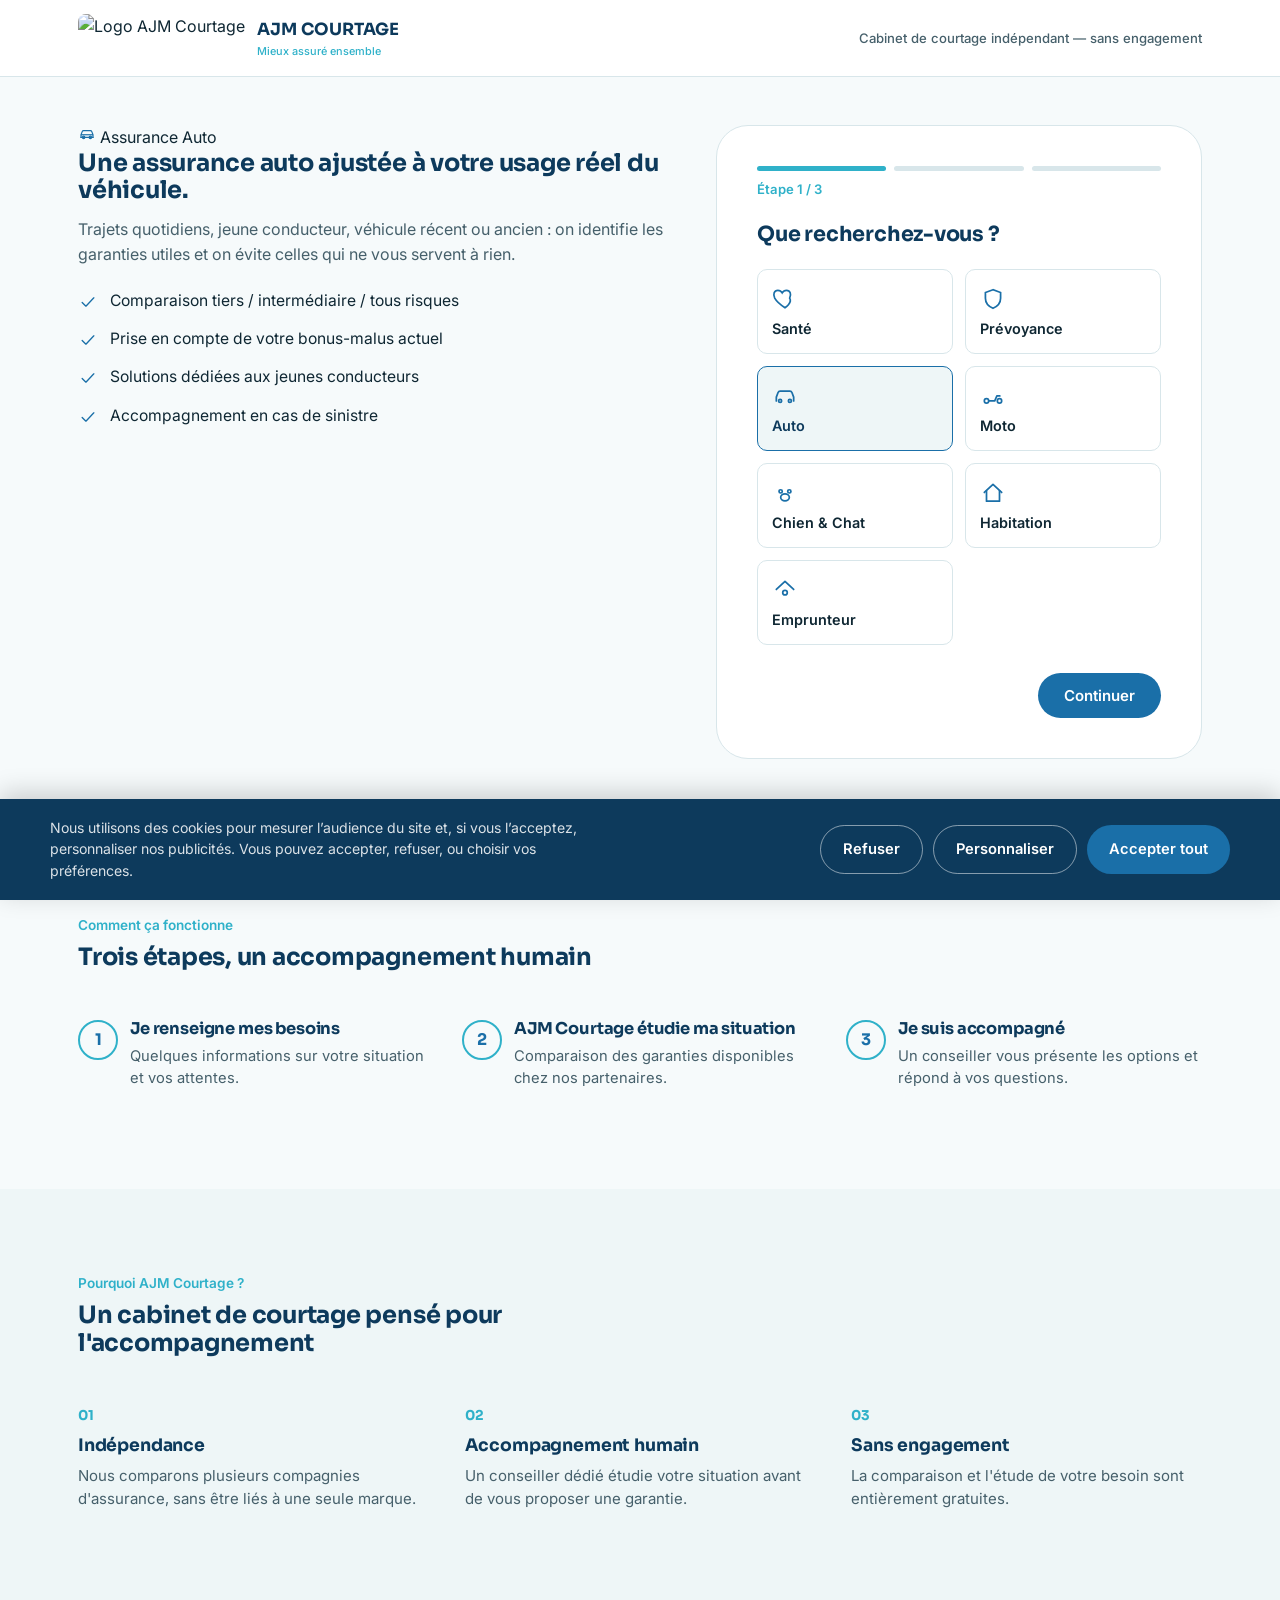
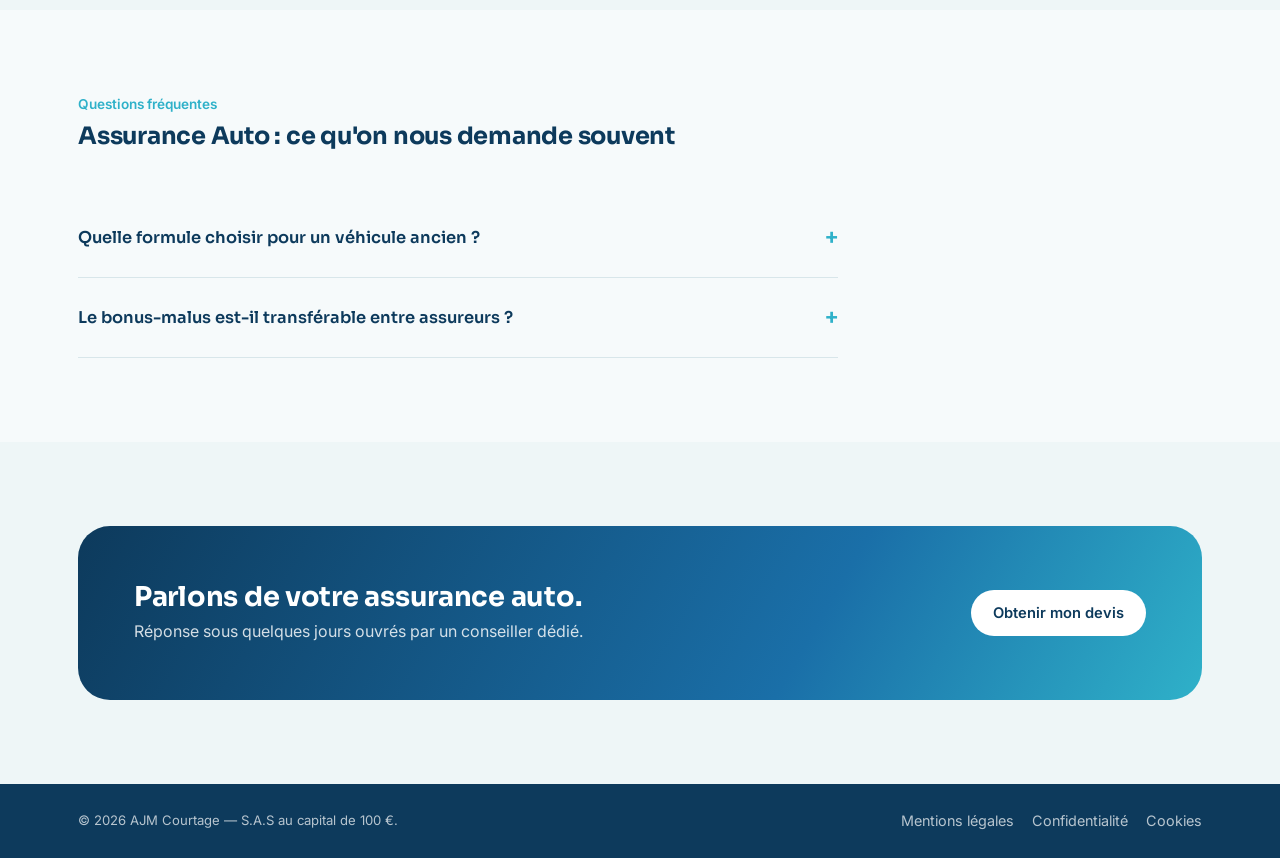
==== assurance-auto.html @ a3474519 "site internet" ====
<!DOCTYPE html>
<html lang="fr">
<head>
<meta charset="UTF-8" />
<meta name="viewport" content="width=device-width, initial-scale=1.0" />
<title>Assurance Auto — AJM Courtage</title>
<meta name="description" content="Trajets quotidiens, jeune conducteur, véhicule récent ou ancien : on identifie les garanties utiles et on évite celles qui ne vous servent à rien." />
<link rel="canonical" href="https://ajmcourtages.fr/lp/assurance-auto.html" />
<meta property="og:type" content="website" />
<meta property="og:site_name" content="AJM Courtage" />
<meta property="og:title" content="Assurance Auto — AJM Courtage" />
<meta property="og:description" content="Trajets quotidiens, jeune conducteur, véhicule récent ou ancien : on identifie les garanties utiles et on évite celles qui ne vous servent à rien." />
<meta property="og:url" content="https://ajmcourtages.fr/lp/assurance-auto.html" />
<meta name="twitter:card" content="summary" />
<meta name="twitter:title" content="Assurance Auto — AJM Courtage" />
<meta name="twitter:description" content="Trajets quotidiens, jeune conducteur, véhicule récent ou ancien : on identifie les garanties utiles et on évite celles qui ne vous servent à rien." />
<link rel="icon" href="../assets/logo.jpg" />
<link rel="preconnect" href="https://fonts.googleapis.com">
<link rel="preconnect" href="https://fonts.gstatic.com" crossorigin>
<link href="https://fonts.googleapis.com/css2?family=Sora:wght@500;600;700&family=Inter:wght@400;500;600&display=swap" rel="stylesheet">
<link rel="stylesheet" href="../styles.css" />
<!--
  Tracking marketing (GA4 / Meta Pixel / TikTok Pixel) : volontairement PAS
  chargé ici. Ces scripts déposent des cookies non essentiels et ne doivent
  s'exécuter qu'après consentement (RGPD). Voir consent.js, qui affiche le
  bandeau cookies et charge les 3 pixels uniquement si l'utilisateur accepte.
  Les identifiants réels (GA4/Meta/TikTok) sont à renseigner en haut de ce
  fichier, à la place des placeholders indiqués.
-->
</head>
<body data-page="lp-assurance-auto" data-product="assurance-auto">
<header class="lp-header">
  <div class="wrap">
    <a class="brand" href="../index.html">
      <img src="../assets/logo.jpg" alt="Logo AJM Courtage" />
      <span>
        <span class="brand-name">AJM COURTAGE</span>
        <span class="brand-tag">Mieux assuré ensemble</span>
      </span>
    </a>
    <span class="lp-trust-line">Cabinet de courtage indépendant — sans engagement</span>
  </div>
</header>

<main>
  <section class="lp-hero">
    <div class="wrap lp-hero-grid">
      <div>
        <span class="badge"><svg width="18" height="18" viewBox="0 0 24 24" fill="none" stroke="#1a6fa8" stroke-width="1.6"><path d="M4 16.5V13l1.6-4.2A2 2 0 0 1 7.5 7.5h9a2 2 0 0 1 1.9 1.3L20 13v3.5" stroke-linecap="round" stroke-linejoin="round"/><path d="M4 16.5h16" stroke-linecap="round"/><circle cx="7.5" cy="16.5" r="1.6"/><circle cx="16.5" cy="16.5" r="1.6"/><path d="M4 13h16" /></svg> Assurance Auto</span>
        <h1>Une assurance auto ajustée à votre usage réel du véhicule.</h1>
        <p class="lead">Trajets quotidiens, jeune conducteur, véhicule récent ou ancien : on identifie les garanties utiles et on évite celles qui ne vous servent à rien.</p>
        <ul class="benefits-list lp-hero-benefits">
          <li><svg width="20" height="20" viewBox="0 0 24 24" fill="none" stroke="#1a6fa8" stroke-width="1.6"><path d="M5 12.5 9.5 17 19 7" stroke-linecap="round" stroke-linejoin="round"/></svg><span>Comparaison tiers / intermédiaire / tous risques</span></li>
<li><svg width="20" height="20" viewBox="0 0 24 24" fill="none" stroke="#1a6fa8" stroke-width="1.6"><path d="M5 12.5 9.5 17 19 7" stroke-linecap="round" stroke-linejoin="round"/></svg><span>Prise en compte de votre bonus-malus actuel</span></li>
<li><svg width="20" height="20" viewBox="0 0 24 24" fill="none" stroke="#1a6fa8" stroke-width="1.6"><path d="M5 12.5 9.5 17 19 7" stroke-linecap="round" stroke-linejoin="round"/></svg><span>Solutions dédiées aux jeunes conducteurs</span></li>
<li><svg width="20" height="20" viewBox="0 0 24 24" fill="none" stroke="#1a6fa8" stroke-width="1.6"><path d="M5 12.5 9.5 17 19 7" stroke-linecap="round" stroke-linejoin="round"/></svg><span>Accompagnement en cas de sinistre</span></li>

        </ul>
      </div>
      <div id="lead-form" class="lead-form" data-preselect="assurance-auto"></div>
    </div>
  </section>

  <section>
    <div class="wrap">
      <div class="section-head">
        <span class="kicker">Comment ça fonctionne</span>
        <h2>Trois étapes, un accompagnement humain</h2>
      </div>
      <div class="steps">
        <div class="step"><h3>Je renseigne mes besoins</h3><p>Quelques informations sur votre situation et vos attentes.</p></div>
        <div class="step"><h3>AJM Courtage étudie ma situation</h3><p>Comparaison des garanties disponibles chez nos partenaires.</p></div>
        <div class="step"><h3>Je suis accompagné</h3><p>Un conseiller vous présente les options et répond à vos questions.</p></div>
      </div>
    </div>
  </section>

  <section class="section-alt">
    <div class="wrap">
      <div class="section-head">
        <span class="kicker">Pourquoi AJM Courtage ?</span>
        <h2>Un cabinet de courtage pensé pour l'accompagnement</h2>
      </div>
      <div class="reasons">
        <div class="reason"><div class="num">01</div><h3>Indépendance</h3><p>Nous comparons plusieurs compagnies d'assurance, sans être liés à une seule marque.</p></div>
<div class="reason"><div class="num">02</div><h3>Accompagnement humain</h3><p>Un conseiller dédié étudie votre situation avant de vous proposer une garantie.</p></div>
<div class="reason"><div class="num">03</div><h3>Sans engagement</h3><p>La comparaison et l'étude de votre besoin sont entièrement gratuites.</p></div>

      </div>
    </div>
  </section>

  <section>
    <div class="wrap">
      <div class="section-head">
        <span class="kicker">Questions fréquentes</span>
        <h2>Assurance Auto : ce qu'on nous demande souvent</h2>
      </div>
      <div class="faq-list">
        <details class="faq-item"><summary>Quelle formule choisir pour un véhicule ancien ?</summary><p>Pour un véhicule dont la valeur est faible, une formule au tiers ou intermédiaire est souvent plus pertinente qu'une tous risques. On l'évalue ensemble selon votre situation.</p></details>
<details class="faq-item"><summary>Le bonus-malus est-il transférable entre assureurs ?</summary><p>Oui, votre coefficient bonus-malus vous suit d'un assureur à l'autre grâce au relevé d'information fourni par votre assureur actuel.</p></details>

      </div>
    </div>
  </section>

  <section class="section-alt">
    <div class="wrap">
      <div class="cta-band lp-final-cta">
        <div>
          <h2>Parlons de votre assurance auto.</h2>
          <p>Réponse sous quelques jours ouvrés par un conseiller dédié.</p>
        </div>
        <a class="btn btn-primary" href="#lead-form">Obtenir mon devis</a>
      </div>
    </div>
  </section>
</main>
<footer class="lp-footer">
  <div class="wrap lp-footer-inner">
    <span>© 2026 AJM Courtage — S.A.S au capital de 100 €.</span>
    <div class="lp-footer-links">
      <a href="../mentions-legales.html">Mentions légales</a>
      <a href="../confidentialite.html">Confidentialité</a>
      <a href="../cookies.html">Cookies</a>
    </div>
  </div>
</footer>
<script src="../consent.js" defer></script>
<script src="../tracking.js" defer></script>
<script src="../form.js" defer></script>
</body>
</html>
---- styles.css ----
/* ============================================================
   AJM COURTAGE — Design system
   Palette pulled from the logo: deep sea-blue + cyan, on a
   near-white cool background. Motif: the arc / orbit from the
   logo mark, reused as a structural "protection" device.
   Type: Sora (headlines, has the geometric-but-warm character
   of the logo's rounded forms) + Inter (body, highly legible).
   ============================================================ */

:root {
  --navy: #0d3a5c;
  --deep-blue: #1a6fa8;
  --teal: #2fb1c9;
  --cyan: #5fd0dd;
  --mint-glow: #8fe9d4;
  --ink: #0f2733;
  --ink-soft: #46606b;
  --paper: #f6fafb;
  --paper-alt: #eef6f7;
  --white: #ffffff;
  --line: #d8e6ea;

  --font-head: "Sora", "Segoe UI", sans-serif;
  --font-body: "Inter", "Segoe UI", sans-serif;

  --radius-s: 10px;
  --radius-m: 18px;
  --radius-l: 32px;
  --max: 1180px;
}

* { box-sizing: border-box; }
html { scroll-behavior: smooth; }
body {
  margin: 0;
  font-family: var(--font-body);
  color: var(--ink);
  background: var(--paper);
  line-height: 1.55;
  -webkit-font-smoothing: antialiased;
}
img { max-width: 100%; display: block; }
a { color: inherit; text-decoration: none; }
h1, h2, h3, h4 {
  font-family: var(--font-head);
  color: var(--navy);
  margin: 0 0 0.5em;
  line-height: 1.15;
  letter-spacing: -0.01em;
}
p { margin: 0 0 1em; color: var(--ink-soft); max-width: 62ch; }
.wrap {
  max-width: var(--max);
  margin: 0 auto;
  padding: 0 28px;
}
@media (prefers-reduced-motion: reduce) {
  * { animation: none !important; transition: none !important; }
}
:focus-visible {
  outline: 3px solid var(--teal);
  outline-offset: 3px;
}

/* ---------- Header ---------- */
.site-header {
  position: sticky;
  top: 0;
  z-index: 40;
  background: rgba(246, 250, 251, 0.92);
  backdrop-filter: blur(8px);
  border-bottom: 1px solid var(--line);
}
.site-header .wrap {
  display: flex;
  align-items: center;
  justify-content: space-between;
  height: 76px;
}
.brand {
  display: flex;
  align-items: center;
  gap: 12px;
}
.brand img { height: 48px; width: auto; border-radius: 8px; }
.brand-name {
  font-family: var(--font-head);
  font-weight: 700;
  font-size: 1.05rem;
  color: var(--navy);
}
.brand-tag {
  display: block;
  font-family: var(--font-body);
  font-weight: 500;
  font-size: 0.68rem;
  color: var(--teal);
}
nav.main-nav {
  display: flex;
  align-items: center;
  gap: 30px;
}
nav.main-nav a {
  font-size: 0.94rem;
  font-weight: 500;
  color: var(--ink);
  padding: 6px 0;
  border-bottom: 2px solid transparent;
  transition: border-color 0.15s ease, color 0.15s ease;
}
nav.main-nav a:hover,
nav.main-nav a.active {
  color: var(--deep-blue);
  border-bottom-color: var(--teal);
}
nav.main-nav.open {
  display: flex;
  position: absolute;
  top: 76px;
  left: 0; right: 0;
  background: var(--white);
  flex-direction: column;
  align-items: flex-start;
  padding: 20px 28px 28px;
  border-bottom: 1px solid var(--line);
  gap: 18px;
}
nav.main-nav .nav-cta-mobile { display: none; }
nav.main-nav.open .nav-cta-mobile { display: inline-flex; margin-top: 4px; }
.nav-toggle { display: none; }
.btn {
  display: inline-flex;
  align-items: center;
  gap: 8px;
  font-family: var(--font-body);
  font-weight: 600;
  font-size: 0.92rem;
  padding: 12px 22px;
  border-radius: 999px;
  border: none;
  cursor: pointer;
}
.btn-primary {
  background: var(--deep-blue);
  color: var(--white);
  transition: background 0.15s ease, transform 0.15s ease;
}
.btn-primary:hover { background: var(--navy); transform: translateY(-1px); }
.btn-ghost {
  background: transparent;
  color: var(--deep-blue);
  border: 1.5px solid var(--deep-blue);
}
.btn-ghost:hover { background: var(--paper-alt); }

@media (max-width: 880px) {
  nav.main-nav { display: none; }
  .header-cta { display: none; }
  .nav-toggle {
    display: inline-flex;
    align-items: center;
    justify-content: center;
    width: 44px; height: 44px;
    border-radius: 10px;
    border: 1px solid var(--line);
    background: var(--white);
  }
}

/* ---------- Hero ---------- */
.hero {
  position: relative;
  overflow: hidden;
  padding: 76px 0 96px;
}
.hero .wrap {
  display: grid;
  grid-template-columns: 1.1fr 0.9fr;
  gap: 48px;
  align-items: center;
}
.hero-eyebrow {
  font-size: 0.85rem;
  font-weight: 600;
  color: var(--teal);
  margin-bottom: 14px;
}
.hero h1 {
  font-size: clamp(2.1rem, 4vw, 3.2rem);
  max-width: 15ch;
}
.hero .lead {
  font-size: 1.08rem;
  max-width: 46ch;
  margin-bottom: 28px;
}
.hero-actions { display: flex; gap: 14px; flex-wrap: wrap; }

.arc-figure {
  position: relative;
  width: 100%;
  aspect-ratio: 1 / 1;
}
.arc-figure svg { width: 100%; height: 100%; }

.hero-bg-arc {
  position: absolute;
  right: -220px;
  top: -160px;
  width: 620px;
  height: 620px;
  border-radius: 50%;
  border: 90px solid var(--paper-alt);
  z-index: -1;
}

/* ---------- Sections ---------- */
section { padding: 84px 0; }
.section-alt { background: var(--paper-alt); }
.section-head { max-width: 640px; margin-bottom: 48px; }
.section-head .kicker {
  color: var(--teal);
  font-weight: 600;
  font-size: 0.85rem;
  margin-bottom: 8px;
  display: block;
}

/* ---------- Product grid (Home) ---------- */
.product-grid {
  display: grid;
  grid-template-columns: repeat(auto-fit, minmax(230px, 1fr));
  gap: 20px;
}
.product-card {
  background: var(--white);
  border: 1px solid var(--line);
  border-radius: var(--radius-m);
  padding: 26px 24px;
  display: flex;
  flex-direction: column;
  gap: 12px;
  transition: border-color 0.15s ease, transform 0.15s ease;
}
.product-card:hover { border-color: var(--teal); transform: translateY(-3px); }
.product-icon {
  width: 52px; height: 52px;
  border-radius: 14px;
  display: flex; align-items: center; justify-content: center;
}
.product-card h3 { font-size: 1.12rem; margin-bottom: 2px; }
.product-card p { font-size: 0.93rem; margin-bottom: 6px; }
.product-card .card-link {
  margin-top: auto;
  font-weight: 600;
  font-size: 0.9rem;
  color: var(--deep-blue);
}

/* ---------- Why us ---------- */
.reasons {
  display: grid;
  grid-template-columns: repeat(auto-fit, minmax(240px, 1fr));
  gap: 36px;
}
.reason .num {
  font-family: var(--font-head);
  font-size: 0.85rem;
  color: var(--teal);
  font-weight: 700;
  margin-bottom: 10px;
}
.reason h3 { font-size: 1.08rem; margin-bottom: 8px; }
.reason p { font-size: 0.94rem; }

/* ---------- Steps ---------- */
.steps {
  display: grid;
  grid-template-columns: repeat(3, 1fr);
  gap: 28px;
  counter-reset: step;
}
.step {
  position: relative;
  padding-left: 52px;
}
.step::before {
  counter-increment: step;
  content: counter(step);
  position: absolute;
  left: 0; top: 0;
  width: 36px; height: 36px;
  border-radius: 50%;
  border: 2px solid var(--teal);
  color: var(--deep-blue);
  font-family: var(--font-head);
  font-weight: 700;
  display: flex; align-items: center; justify-content: center;
}
.step h3 { font-size: 1.02rem; margin-bottom: 6px; }
.step p { font-size: 0.92rem; }

@media (max-width: 780px) {
  .hero .wrap { grid-template-columns: 1fr; }
  .arc-figure { max-width: 340px; margin: 0 auto; }
  .steps { grid-template-columns: 1fr; }
}

/* ---------- CTA band ---------- */
.cta-band {
  background: linear-gradient(120deg, var(--navy), var(--deep-blue) 65%, var(--teal));
  color: var(--white);
  border-radius: var(--radius-l);
  padding: 56px;
  display: flex;
  align-items: center;
  justify-content: space-between;
  gap: 32px;
  flex-wrap: wrap;
}
.cta-band h2 { color: var(--white); font-size: 1.7rem; margin-bottom: 6px; }
.cta-band p { color: rgba(255,255,255,0.82); margin-bottom: 0; }
.cta-band .btn-primary { background: var(--white); color: var(--navy); }
.cta-band .btn-primary:hover { background: var(--paper); }

/* ---------- FAQ ---------- */
.faq-list { max-width: 760px; }
.faq-item {
  border-bottom: 1px solid var(--line);
  padding: 22px 0;
}
.faq-item summary {
  cursor: pointer;
  font-family: var(--font-head);
  font-weight: 600;
  color: var(--navy);
  font-size: 1.02rem;
  list-style: none;
  display: flex;
  justify-content: space-between;
  align-items: center;
  gap: 20px;
}
.faq-item summary::-webkit-details-marker { display: none; }
.faq-item summary::after {
  content: "+";
  font-size: 1.4rem;
  color: var(--teal);
  flex-shrink: 0;
}
.faq-item[open] summary::after { content: "–"; }
.faq-item p { margin-top: 12px; font-size: 0.95rem; }

/* ---------- Product page hero variant ---------- */
.product-hero {
  padding: 60px 0 80px;
}
.product-hero .badge {
  display: inline-flex;
  align-items: center;
  gap: 10px;
  background: var(--paper-alt);
  border-radius: 999px;
  padding: 8px 16px;
  font-size: 0.85rem;
  font-weight: 600;
  color: var(--deep-blue);
  margin-bottom: 20px;
}
.benefits-list {
  list-style: none;
  margin: 0; padding: 0;
  display: grid;
  gap: 14px;
}
.benefits-list li {
  display: flex;
  gap: 12px;
  align-items: flex-start;
  font-size: 0.98rem;
  color: var(--ink);
}
.benefits-list svg { flex-shrink: 0; margin-top: 3px; }

/* ---------- Ad landing pages (/lp/) ---------- */
.lp-header {
  border-bottom: 1px solid var(--line);
  background: var(--white);
}
.lp-header .wrap {
  display: flex;
  align-items: center;
  justify-content: space-between;
  height: 76px;
  gap: 16px;
}
.lp-trust-line {
  font-size: 0.82rem;
  color: var(--ink-soft);
  font-weight: 500;
}
.lp-hero { padding: 48px 0 72px; }
.lp-hero-grid {
  display: grid;
  grid-template-columns: 1.1fr 0.9fr;
  gap: 44px;
  align-items: start;
}
.lp-hero-benefits { margin-top: 22px; }
.lp-hero .lead-form { max-width: none; }
.lp-final-cta .btn-primary { background: var(--white); color: var(--navy); }
.lp-footer {
  background: var(--navy);
  color: rgba(255,255,255,0.7);
  padding: 26px 0;
}
.lp-footer-inner {
  display: flex;
  justify-content: space-between;
  flex-wrap: wrap;
  gap: 12px;
  font-size: 0.82rem;
}
.lp-footer-links { display: flex; gap: 18px; }
.lp-footer-links a { color: rgba(255,255,255,0.7); }
.lp-footer-links a:hover { color: var(--cyan); }

@media (max-width: 880px) {
  .lp-trust-line { display: none; }
}
@media (max-width: 780px) {
  .lp-hero-grid { grid-template-columns: 1fr; }
}

/* ---------- Lead form (multi-step) ---------- */
.lead-form {
  background: var(--white);
  border: 1px solid var(--line);
  border-radius: var(--radius-l);
  padding: 40px;
  max-width: 780px;
}
.lf-progress {
  display: flex;
  gap: 8px;
  margin-bottom: 8px;
}
.lf-progress span {
  flex: 1;
  height: 5px;
  border-radius: 999px;
  background: var(--line);
}
.lf-progress span.done { background: var(--teal); }
.lf-step-label {
  font-size: 0.82rem;
  font-weight: 600;
  color: var(--teal);
  margin-bottom: 24px;
  display: block;
}
.lf-title { font-size: 1.3rem; margin-bottom: 22px; }

.lf-option-grid {
  display: grid;
  grid-template-columns: repeat(auto-fill, minmax(150px, 1fr));
  gap: 12px;
  margin-bottom: 8px;
}
.lf-option {
  border: 1.5px solid var(--line);
  border-radius: var(--radius-s);
  padding: 16px 14px;
  cursor: pointer;
  display: flex;
  flex-direction: column;
  gap: 8px;
  background: var(--white);
  transition: border-color 0.15s ease, background 0.15s ease;
  text-align: left;
  font-family: var(--font-body);
  font-size: 0.9rem;
  font-weight: 600;
  color: var(--ink);
}
.lf-option:hover { border-color: var(--teal); }
.lf-option.selected {
  border-color: var(--deep-blue);
  background: var(--paper-alt);
  color: var(--navy);
}
.lf-option .ico { color: var(--deep-blue); }

.lf-field { margin-bottom: 20px; }
.lf-field label {
  display: block;
  font-size: 0.9rem;
  font-weight: 600;
  color: var(--navy);
  margin-bottom: 8px;
}
.lf-field input,
.lf-field select {
  width: 100%;
  font-family: var(--font-body);
  font-size: 0.98rem;
  padding: 13px 14px;
  border: 1.5px solid var(--line);
  border-radius: var(--radius-s);
  background: var(--white);
  color: var(--ink);
}
.lf-field input:focus,
.lf-field select:focus {
  border-color: var(--teal);
  outline: none;
}
.lf-error {
  color: #c23b3b;
  font-size: 0.83rem;
  margin-top: 6px;
  display: none;
}
.lf-field.invalid input,
.lf-field.invalid select { border-color: #c23b3b; }
.lf-field.invalid .lf-error { display: block; }

.lf-hp { position: absolute; opacity: 0; height: 0; width: 0; overflow: hidden; }

.lf-actions {
  display: flex;
  justify-content: space-between;
  align-items: center;
  margin-top: 28px;
}
.lf-back {
  background: none;
  border: none;
  color: var(--ink-soft);
  font-weight: 600;
  font-size: 0.92rem;
  cursor: pointer;
  padding: 12px 6px;
}
.lf-back:disabled { visibility: hidden; }
.lf-next {
  font-family: var(--font-body);
  font-weight: 600;
  font-size: 0.94rem;
  padding: 13px 26px;
  border-radius: 999px;
  border: none;
  background: var(--deep-blue);
  color: var(--white);
  cursor: pointer;
}
.lf-next:hover { background: var(--navy); }

.lf-confirm {
  text-align: center;
  padding: 20px 0;
}
.lf-confirm .lf-check {
  width: 64px; height: 64px;
  border-radius: 50%;
  background: var(--paper-alt);
  color: var(--teal);
  display: flex; align-items: center; justify-content: center;
  margin: 0 auto 20px;
}
.lf-confirm h3 { font-size: 1.25rem; margin-bottom: 10px; }
.lf-confirm p { margin: 0 auto 6px; }

@media (max-width: 600px) {
  .lead-form { padding: 26px 20px; }
}

/* ---------- Legal pages ---------- */
.legal-body h2 {
  font-size: 1.1rem;
  margin-top: 32px;
}
.legal-body p { font-size: 0.95rem; max-width: 70ch; }
.cookie-prefs {
  background: var(--paper-alt);
  border-radius: var(--radius-m);
  padding: 24px;
  margin-top: 12px;
}
.cookie-toggle {
  display: flex;
  align-items: center;
  gap: 12px;
  font-size: 0.92rem;
  margin-bottom: 14px;
  cursor: pointer;
}
.cookie-toggle input { width: 18px; height: 18px; }

/* ---------- Legal pages ---------- */
.legal-body h2 {
  font-size: 1.1rem;
  margin-top: 34px;
}
.legal-body p { font-size: 0.96rem; max-width: none; }
.cookie-prefs {
  background: var(--paper-alt);
  border-radius: var(--radius-m);
  padding: 24px;
  margin-top: 16px;
}
.cookie-toggle {
  display: flex;
  align-items: center;
  gap: 12px;
  font-size: 0.94rem;
  font-weight: 500;
  color: var(--ink);
  padding: 10px 0;
  cursor: pointer;
}
.cookie-toggle input { width: 18px; height: 18px; accent-color: var(--deep-blue); }

/* ---------- Legal pages ---------- */
.legal-body h2 {
  font-size: 1.15rem;
  margin-top: 32px;
}
.legal-body p { font-size: 0.96rem; }
.legal-body a { color: var(--deep-blue); text-decoration: underline; }
.cookie-prefs {
  background: var(--paper-alt);
  border-radius: var(--radius-m);
  padding: 24px;
  margin-top: 16px;
}
.cookie-toggle {
  display: flex;
  align-items: center;
  gap: 12px;
  padding: 10px 0;
  font-size: 0.94rem;
  color: var(--ink);
  cursor: pointer;
}
.cookie-toggle input { width: 18px; height: 18px; accent-color: var(--deep-blue); }

/* ---------- Cookie consent banner ---------- */
.cookie-banner {
  position: fixed;
  left: 0; right: 0; bottom: 0;
  z-index: 100;
  background: var(--navy);
  color: rgba(255,255,255,0.9);
  padding: 18px 24px;
  box-shadow: 0 -6px 24px rgba(0,0,0,0.18);
}
.cookie-banner-inner {
  max-width: var(--max);
  margin: 0 auto;
  display: flex;
  align-items: center;
  justify-content: space-between;
  gap: 24px;
  flex-wrap: wrap;
}
.cookie-banner-inner p {
  color: rgba(255,255,255,0.85);
  font-size: 0.88rem;
  margin: 0;
  max-width: 62ch;
}
.cookie-banner-actions {
  display: flex;
  gap: 10px;
  flex-wrap: wrap;
}
.cookie-banner .btn-ghost {
  border-color: rgba(255,255,255,0.5);
  color: var(--white);
}
.cookie-banner .btn-ghost:hover { background: rgba(255,255,255,0.1); }
@media (max-width: 700px) {
  .cookie-banner-inner { flex-direction: column; align-items: flex-start; }
}

/* ---------- Footer ---------- */
footer {
  background: var(--navy);
  color: rgba(255,255,255,0.78);
  padding: 60px 0 30px;
}
.footer-grid {
  display: grid;
  grid-template-columns: 1.4fr repeat(3, 1fr);
  gap: 36px;
  margin-bottom: 40px;
}
.footer-brand img { height: 42px; margin-bottom: 14px; border-radius: 8px; }
.footer-brand p { color: rgba(255,255,255,0.65); font-size: 0.9rem; max-width: 32ch; }
footer h4 {
  color: var(--white);
  font-size: 0.88rem;
  margin-bottom: 14px;
}
footer ul { list-style: none; margin: 0; padding: 0; display: grid; gap: 10px; }
footer a { color: rgba(255,255,255,0.7); font-size: 0.9rem; }
footer a:hover { color: var(--cyan); }
.footer-bottom {
  border-top: 1px solid rgba(255,255,255,0.15);
  padding-top: 22px;
  display: flex;
  justify-content: space-between;
  flex-wrap: wrap;
  gap: 10px;
  font-size: 0.82rem;
  color: rgba(255,255,255,0.55);
}
@media (max-width: 780px) {
  .footer-grid { grid-template-columns: 1fr 1fr; }
}
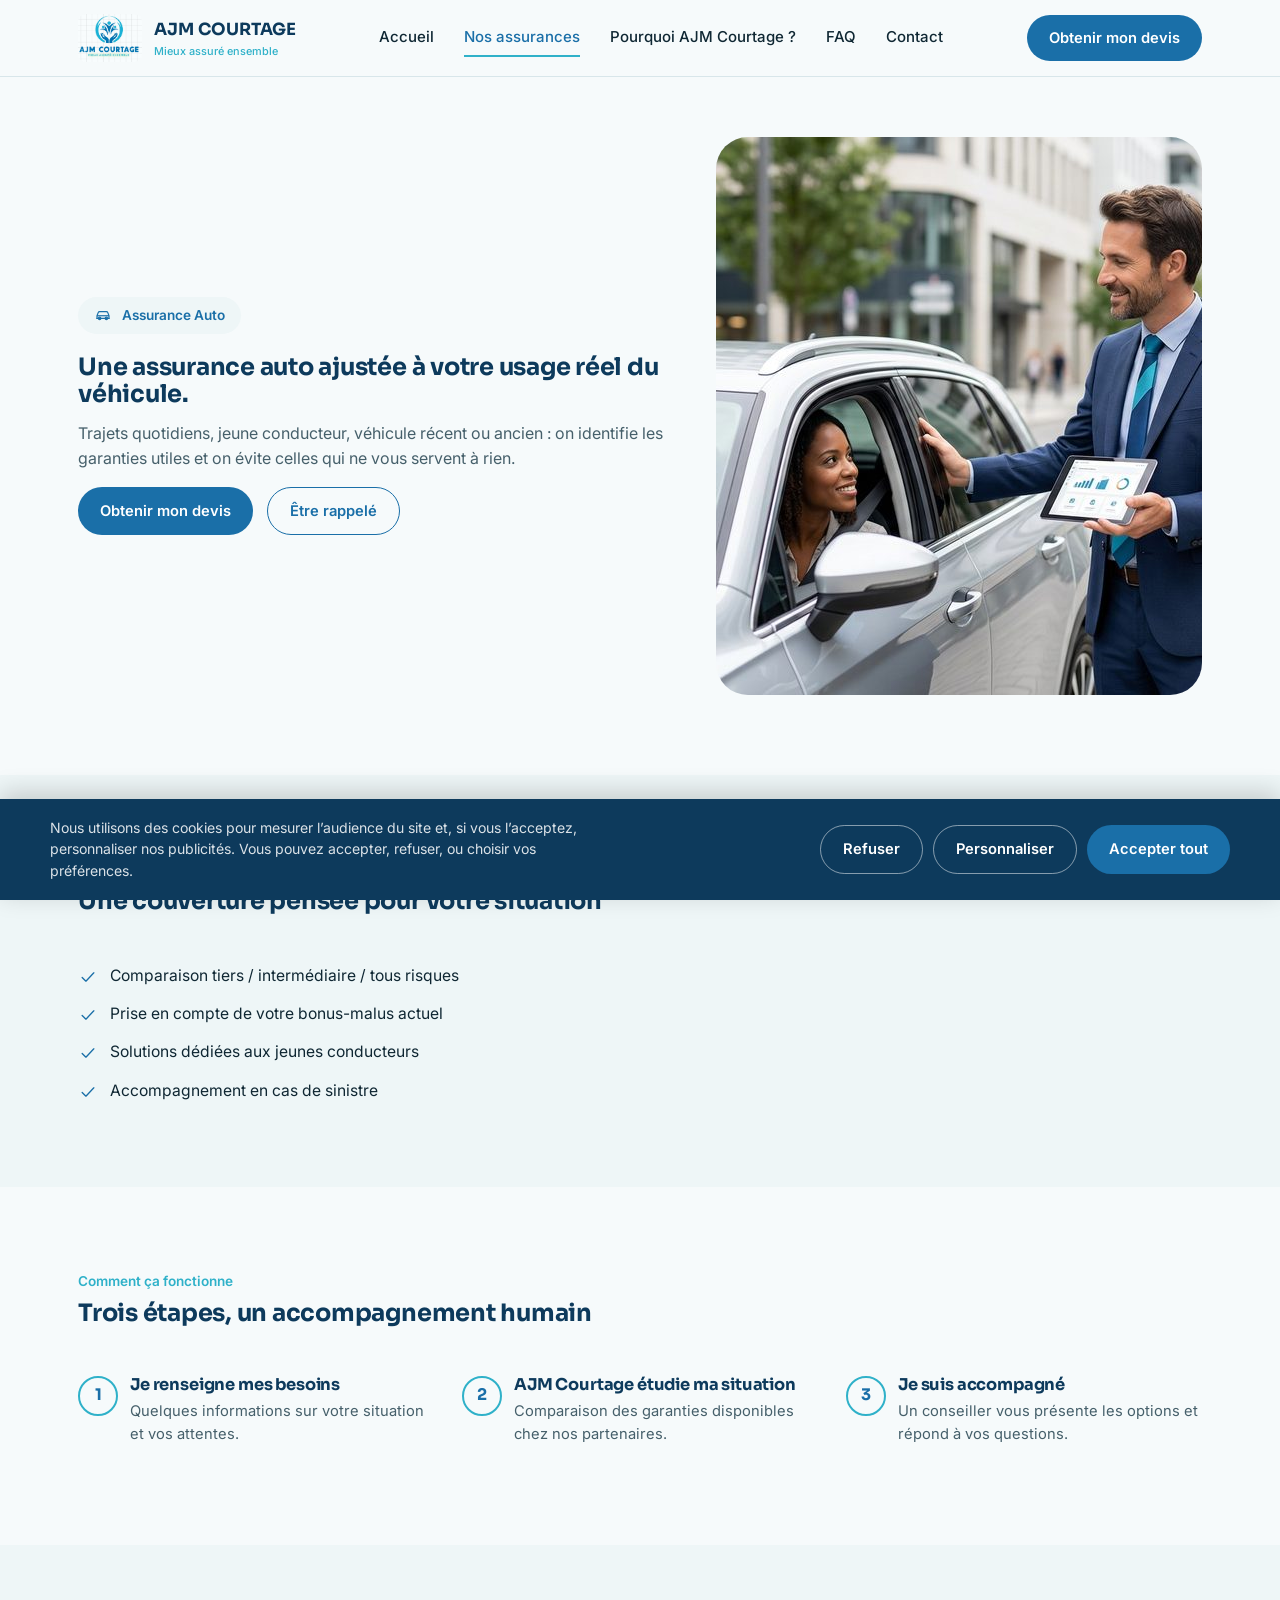
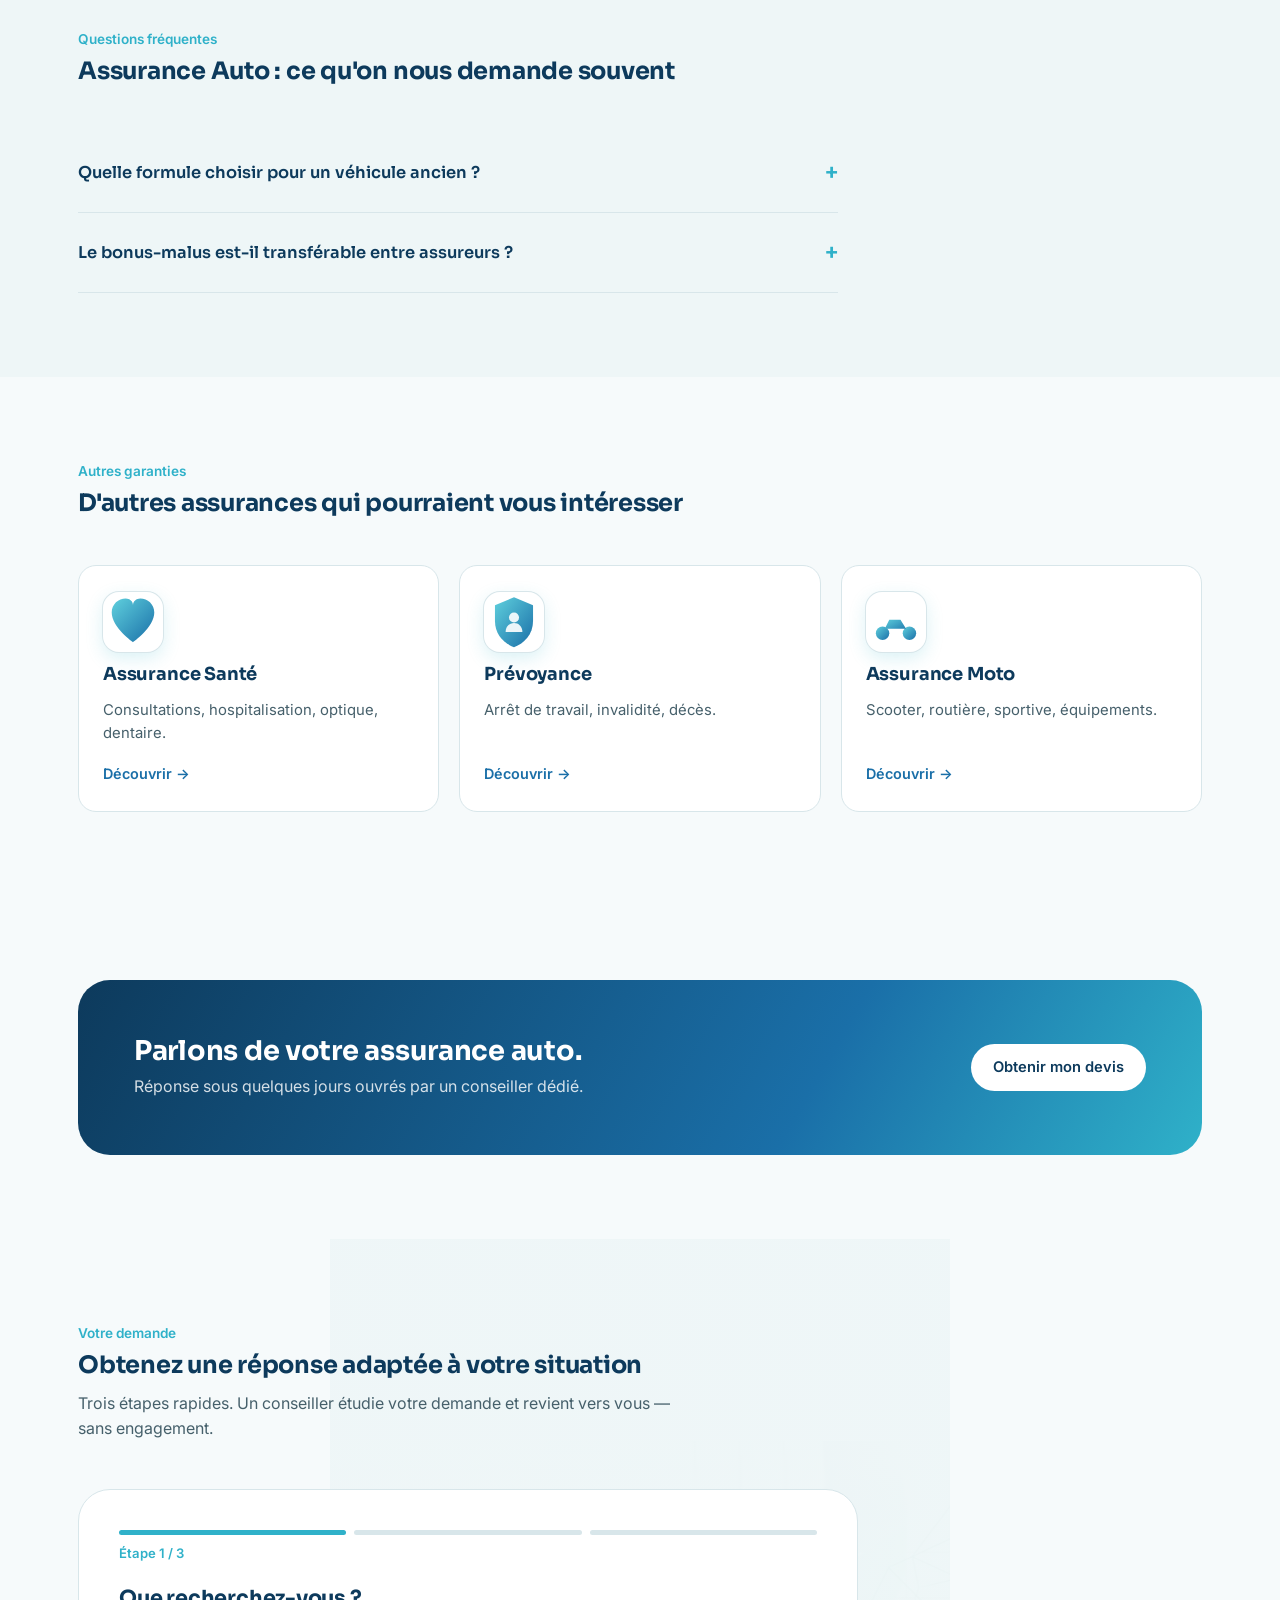
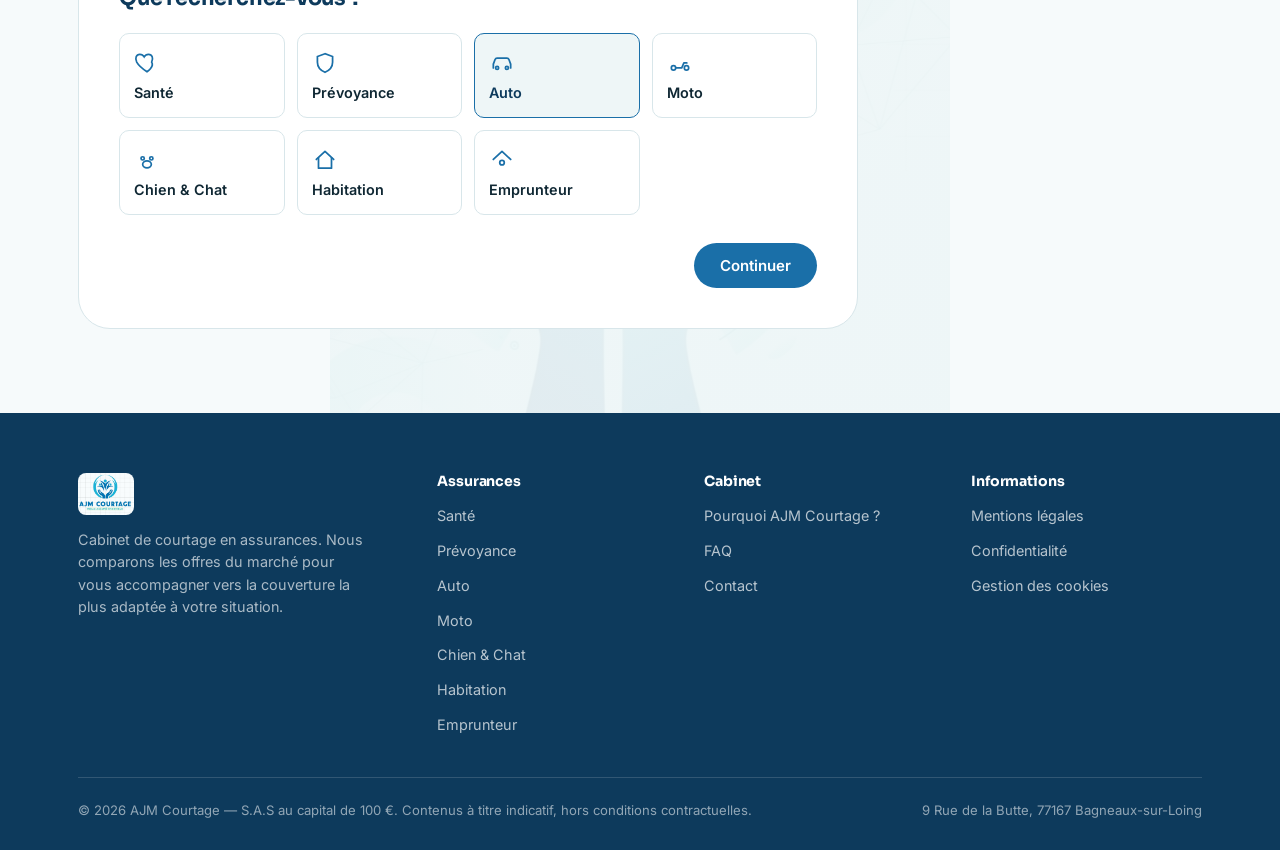
==== commit 288efa18: "MAJ" ====
--- a/assurance-auto.html
+++ b/assurance-auto.html
@@ -5,20 +5,20 @@
 <meta name="viewport" content="width=device-width, initial-scale=1.0" />
 <title>Assurance Auto — AJM Courtage</title>
 <meta name="description" content="Trajets quotidiens, jeune conducteur, véhicule récent ou ancien : on identifie les garanties utiles et on évite celles qui ne vous servent à rien." />
-<link rel="canonical" href="https://ajmcourtages.fr/lp/assurance-auto.html" />
+<link rel="canonical" href="https://ajmcourtages.fr/assurance-auto.html" />
 <meta property="og:type" content="website" />
 <meta property="og:site_name" content="AJM Courtage" />
 <meta property="og:title" content="Assurance Auto — AJM Courtage" />
 <meta property="og:description" content="Trajets quotidiens, jeune conducteur, véhicule récent ou ancien : on identifie les garanties utiles et on évite celles qui ne vous servent à rien." />
-<meta property="og:url" content="https://ajmcourtages.fr/lp/assurance-auto.html" />
+<meta property="og:url" content="https://ajmcourtages.fr/assurance-auto.html" />
 <meta name="twitter:card" content="summary" />
 <meta name="twitter:title" content="Assurance Auto — AJM Courtage" />
 <meta name="twitter:description" content="Trajets quotidiens, jeune conducteur, véhicule récent ou ancien : on identifie les garanties utiles et on évite celles qui ne vous servent à rien." />
-<link rel="icon" href="../assets/logo.jpg" />
+<link rel="icon" href="assets/logo.jpg" />
 <link rel="preconnect" href="https://fonts.googleapis.com">
 <link rel="preconnect" href="https://fonts.gstatic.com" crossorigin>
 <link href="https://fonts.googleapis.com/css2?family=Sora:wght@500;600;700&family=Inter:wght@400;500;600&display=swap" rel="stylesheet">
-<link rel="stylesheet" href="../styles.css" />
+<link rel="stylesheet" href="styles.css" />
 <!--
   Tracking marketing (GA4 / Meta Pixel / TikTok Pixel) : volontairement PAS
   chargé ici. Ces scripts déposent des cookies non essentiels et ne doivent
@@ -28,36 +28,73 @@
   fichier, à la place des placeholders indiqués.
 -->
 </head>
-<body data-page="lp-assurance-auto" data-product="assurance-auto">
-<header class="lp-header">
+<body data-page="assurance-auto" data-product="assurance-auto">
+<header class="site-header">
   <div class="wrap">
-    <a class="brand" href="../index.html">
-      <img src="../assets/logo.jpg" alt="Logo AJM Courtage" />
+    <a class="brand" href="index.html">
+      <img src="assets/logo.jpg" alt="Logo AJM Courtage" />
       <span>
         <span class="brand-name">AJM COURTAGE</span>
         <span class="brand-tag">Mieux assuré ensemble</span>
       </span>
     </a>
-    <span class="lp-trust-line">Cabinet de courtage indépendant — sans engagement</span>
+    <nav class="main-nav">
+      <a href="index.html">Accueil</a>
+<a href="#produits" class="active">Nos assurances</a>
+<a href="#pourquoi">Pourquoi AJM Courtage ?</a>
+<a href="#faq">FAQ</a>
+<a href="#contact">Contact</a>
+
+      <a class="btn btn-primary nav-cta-mobile" href="#devis">Obtenir mon devis</a>
+    </nav>
+    <a class="btn btn-primary header-cta" href="#devis">Obtenir mon devis</a>
+    <button class="nav-toggle" aria-label="Menu" aria-expanded="false">☰</button>
   </div>
 </header>
+<script>
+  (function () {
+    var btn = document.querySelector(".nav-toggle");
+    var nav = document.querySelector(".main-nav");
+    if (!btn || !nav) return;
+    btn.addEventListener("click", function () {
+      var open = nav.classList.toggle("open");
+      btn.setAttribute("aria-expanded", open ? "true" : "false");
+      btn.textContent = open ? "✕" : "☰";
+    });
+  })();
+</script>
 
 <main>
-  <section class="lp-hero">
-    <div class="wrap lp-hero-grid">
+  <section class="product-hero">
+    <div class="wrap product-hero-grid">
       <div>
         <span class="badge"><svg width="18" height="18" viewBox="0 0 24 24" fill="none" stroke="#1a6fa8" stroke-width="1.6"><path d="M4 16.5V13l1.6-4.2A2 2 0 0 1 7.5 7.5h9a2 2 0 0 1 1.9 1.3L20 13v3.5" stroke-linecap="round" stroke-linejoin="round"/><path d="M4 16.5h16" stroke-linecap="round"/><circle cx="7.5" cy="16.5" r="1.6"/><circle cx="16.5" cy="16.5" r="1.6"/><path d="M4 13h16" /></svg> Assurance Auto</span>
         <h1>Une assurance auto ajustée à votre usage réel du véhicule.</h1>
         <p class="lead">Trajets quotidiens, jeune conducteur, véhicule récent ou ancien : on identifie les garanties utiles et on évite celles qui ne vous servent à rien.</p>
-        <ul class="benefits-list lp-hero-benefits">
-          <li><svg width="20" height="20" viewBox="0 0 24 24" fill="none" stroke="#1a6fa8" stroke-width="1.6"><path d="M5 12.5 9.5 17 19 7" stroke-linecap="round" stroke-linejoin="round"/></svg><span>Comparaison tiers / intermédiaire / tous risques</span></li>
+        <div class="hero-actions">
+          <a class="btn btn-primary" href="#devis">Obtenir mon devis</a>
+          <a class="btn btn-ghost" href="#devis">Être rappelé</a>
+        </div>
+      </div>
+      <div class="product-hero-photo">
+        <img src="assets/hero-auto.jpg" alt="Assurance Auto — AJM Courtage" loading="lazy" width="1000" height="558">
+      </div>
+    </div>
+  </section>
+
+  <section class="section-alt">
+    <div class="wrap">
+      <div class="section-head">
+        <span class="kicker">Ce que couvre cette garantie</span>
+        <h2>Une couverture pensée pour votre situation</h2>
+      </div>
+      <ul class="benefits-list">
+        <li><svg width="20" height="20" viewBox="0 0 24 24" fill="none" stroke="#1a6fa8" stroke-width="1.6"><path d="M5 12.5 9.5 17 19 7" stroke-linecap="round" stroke-linejoin="round"/></svg><span>Comparaison tiers / intermédiaire / tous risques</span></li>
 <li><svg width="20" height="20" viewBox="0 0 24 24" fill="none" stroke="#1a6fa8" stroke-width="1.6"><path d="M5 12.5 9.5 17 19 7" stroke-linecap="round" stroke-linejoin="round"/></svg><span>Prise en compte de votre bonus-malus actuel</span></li>
 <li><svg width="20" height="20" viewBox="0 0 24 24" fill="none" stroke="#1a6fa8" stroke-width="1.6"><path d="M5 12.5 9.5 17 19 7" stroke-linecap="round" stroke-linejoin="round"/></svg><span>Solutions dédiées aux jeunes conducteurs</span></li>
 <li><svg width="20" height="20" viewBox="0 0 24 24" fill="none" stroke="#1a6fa8" stroke-width="1.6"><path d="M5 12.5 9.5 17 19 7" stroke-linecap="round" stroke-linejoin="round"/></svg><span>Accompagnement en cas de sinistre</span></li>
 
-        </ul>
-      </div>
-      <div id="lead-form" class="lead-form" data-preselect="assurance-auto"></div>
+      </ul>
     </div>
   </section>
 
@@ -75,22 +112,7 @@
     </div>
   </section>
 
-  <section class="section-alt">
-    <div class="wrap">
-      <div class="section-head">
-        <span class="kicker">Pourquoi AJM Courtage ?</span>
-        <h2>Un cabinet de courtage pensé pour l'accompagnement</h2>
-      </div>
-      <div class="reasons">
-        <div class="reason"><div class="num">01</div><h3>Indépendance</h3><p>Nous comparons plusieurs compagnies d'assurance, sans être liés à une seule marque.</p></div>
-<div class="reason"><div class="num">02</div><h3>Accompagnement humain</h3><p>Un conseiller dédié étudie votre situation avant de vous proposer une garantie.</p></div>
-<div class="reason"><div class="num">03</div><h3>Sans engagement</h3><p>La comparaison et l'étude de votre besoin sont entièrement gratuites.</p></div>
-
-      </div>
-    </div>
-  </section>
-
-  <section>
+  <section id="faq" class="section-alt">
     <div class="wrap">
       <div class="section-head">
         <span class="kicker">Questions fréquentes</span>
@@ -104,30 +126,101 @@
     </div>
   </section>
 
-  <section class="section-alt">
-    <div class="wrap">
-      <div class="cta-band lp-final-cta">
+  <section>
+    <div class="wrap">
+      <div class="section-head">
+        <span class="kicker">Autres garanties</span>
+        <h2>D'autres assurances qui pourraient vous intéresser</h2>
+      </div>
+      <div class="product-grid">
+      <a class="product-card" href="assurance-sante.html">
+        <div class="product-icon"><svg width="56" height="56" viewBox="0 0 100 100" xmlns="http://www.w3.org/2000/svg"><defs><linearGradient id="pg14" x1="0" y1="0" x2="1" y2="1"><stop offset="0" stop-color="#5fd0dd"/><stop offset="1" stop-color="#1a6fa8"/></linearGradient></defs><g fill="url(#pg14)"><path d="M50 86C50 86 12 60 12 33 12 18 24 8 37 8 44 8 50 13 50 20 50 13 56 8 63 8 76 8 88 18 88 33 88 60 50 86 50 86Z"/></g></svg></div>
+        <h3>Assurance Santé</h3>
+        <p>Consultations, hospitalisation, optique, dentaire.</p>
+        <span class="card-link">Découvrir →</span>
+      </a>
+      <a class="product-card" href="prevoyance.html">
+        <div class="product-icon"><svg width="56" height="56" viewBox="0 0 100 100" xmlns="http://www.w3.org/2000/svg"><defs><linearGradient id="pg15" x1="0" y1="0" x2="1" y2="1"><stop offset="0" stop-color="#5fd0dd"/><stop offset="1" stop-color="#1a6fa8"/></linearGradient></defs><g fill="url(#pg15)"><path d="M50 6 84 20V48C84 72 68 88 50 95 32 88 16 72 16 48V20Z"/><circle cx="50" cy="42" r="9" fill="#fff" opacity="0.9"/><path d="M35 68C35 58 42 52 50 52 58 52 65 58 65 68" fill="#fff" opacity="0.9"/></g></svg></div>
+        <h3>Prévoyance</h3>
+        <p>Arrêt de travail, invalidité, décès.</p>
+        <span class="card-link">Découvrir →</span>
+      </a>
+      <a class="product-card" href="assurance-moto.html">
+        <div class="product-icon"><svg width="56" height="56" viewBox="0 0 100 100" xmlns="http://www.w3.org/2000/svg"><defs><linearGradient id="pg16" x1="0" y1="0" x2="1" y2="1"><stop offset="0" stop-color="#5fd0dd"/><stop offset="1" stop-color="#1a6fa8"/></linearGradient></defs><g fill="url(#pg16)"><circle cx="26" cy="70" r="12"/><circle cx="74" cy="70" r="12"/><path d="M26 70 38 46H58L68 62H30Z"/></g></svg></div>
+        <h3>Assurance Moto</h3>
+        <p>Scooter, routière, sportive, équipements.</p>
+        <span class="card-link">Découvrir →</span>
+      </a>
+      </div>
+    </div>
+  </section>
+
+  <section>
+    <div class="wrap">
+      <div class="cta-band">
         <div>
           <h2>Parlons de votre assurance auto.</h2>
           <p>Réponse sous quelques jours ouvrés par un conseiller dédié.</p>
         </div>
-        <a class="btn btn-primary" href="#lead-form">Obtenir mon devis</a>
-      </div>
-    </div>
-  </section>
+        <a class="btn btn-primary" href="#devis">Obtenir mon devis</a>
+      </div>
+    </div>
+  </section>
+
+  <section id="devis" class="section-alt devis-section">
+    <div class="wrap">
+      <div class="section-head">
+        <span class="kicker">Votre demande</span>
+        <h2>Obtenez une réponse adaptée à votre situation</h2>
+        <p>Trois étapes rapides. Un conseiller étudie votre demande et revient vers vous — sans engagement.</p>
+      </div>
+      <div id="lead-form" class="lead-form" data-preselect="assurance-auto"></div>
+    </div>
+  </section>
+
 </main>
-<footer class="lp-footer">
-  <div class="wrap lp-footer-inner">
-    <span>© 2026 AJM Courtage — S.A.S au capital de 100 €.</span>
-    <div class="lp-footer-links">
-      <a href="../mentions-legales.html">Mentions légales</a>
-      <a href="../confidentialite.html">Confidentialité</a>
-      <a href="../cookies.html">Cookies</a>
+<footer id="contact">
+  <div class="wrap">
+    <div class="footer-grid">
+      <div class="footer-brand">
+        <img src="assets/logo.jpg" alt="Logo AJM Courtage" />
+        <p>Cabinet de courtage en assurances. Nous comparons les offres du marché pour vous accompagner vers la couverture la plus adaptée à votre situation.</p>
+      </div>
+      <div>
+        <h4>Assurances</h4>
+        <ul><li><a href="assurance-sante.html">Santé</a></li>
+<li><a href="prevoyance.html">Prévoyance</a></li>
+<li><a href="assurance-auto.html">Auto</a></li>
+<li><a href="assurance-moto.html">Moto</a></li>
+<li><a href="assurance-chien-chat.html">Chien & Chat</a></li>
+<li><a href="assurance-habitation.html">Habitation</a></li>
+<li><a href="assurance-emprunteur.html">Emprunteur</a></li></ul>
+      </div>
+      <div>
+        <h4>Cabinet</h4>
+        <ul>
+          <li><a href="index.html#pourquoi">Pourquoi AJM Courtage ?</a></li>
+          <li><a href="index.html#faq">FAQ</a></li>
+          <li><a href="#contact">Contact</a></li>
+        </ul>
+      </div>
+      <div>
+        <h4>Informations</h4>
+        <ul>
+          <li><a href="mentions-legales.html">Mentions légales</a></li>
+          <li><a href="confidentialite.html">Confidentialité</a></li>
+          <li><a href="cookies.html">Gestion des cookies</a></li>
+        </ul>
+      </div>
+    </div>
+    <div class="footer-bottom">
+      <span>© 2026 AJM Courtage — S.A.S au capital de 100 €. Contenus à titre indicatif, hors conditions contractuelles.</span>
+      <span>9 Rue de la Butte, 77167 Bagneaux-sur-Loing</span>
     </div>
   </div>
 </footer>
-<script src="../consent.js" defer></script>
-<script src="../tracking.js" defer></script>
-<script src="../form.js" defer></script>
+<script src="consent.js" defer></script>
+<script src="tracking.js" defer></script>
+<script src="form.js" defer></script>
 </body>
 </html>
--- a/styles.css
+++ b/styles.css
@@ -203,6 +203,10 @@
   aspect-ratio: 1 / 1;
 }
 .arc-figure svg { width: 100%; height: 100%; }
+.arc-figure img {
+  width: 100%; height: 100%;
+  object-fit: contain;
+}
 
 .hero-bg-arc {
   position: absolute;
@@ -218,6 +222,15 @@
 /* ---------- Sections ---------- */
 section { padding: 84px 0; }
 .section-alt { background: var(--paper-alt); }
+.devis-section {
+  position: relative;
+  background:
+    linear-gradient(rgba(238, 246, 247, 0.94), rgba(238, 246, 247, 0.94)),
+    url("assets/hero-family-hands.jpg");
+  background-size: 620px auto;
+  background-position: center 110%;
+  background-repeat: no-repeat;
+}
 .section-head { max-width: 640px; margin-bottom: 48px; }
 .section-head .kicker {
   color: var(--teal);
@@ -245,9 +258,11 @@
 }
 .product-card:hover { border-color: var(--teal); transform: translateY(-3px); }
 .product-icon {
-  width: 52px; height: 52px;
-  border-radius: 14px;
+  width: 60px; height: 60px;
+  border-radius: 16px;
   display: flex; align-items: center; justify-content: center;
+  background: var(--white);
+  box-shadow: 0 0 0 1px var(--line), 0 6px 18px rgba(47, 177, 201, 0.18);
 }
 .product-card h3 { font-size: 1.12rem; margin-bottom: 2px; }
 .product-card p { font-size: 0.93rem; margin-bottom: 6px; }
@@ -263,6 +278,22 @@
   display: grid;
   grid-template-columns: repeat(auto-fit, minmax(240px, 1fr));
   gap: 36px;
+}
+.pourquoi-grid {
+  display: grid;
+  grid-template-columns: 1.15fr 0.85fr;
+  gap: 48px;
+  align-items: center;
+}
+.pourquoi-photo img {
+  width: 100%;
+  border-radius: var(--radius-l);
+  object-fit: cover;
+  aspect-ratio: 1000 / 558;
+}
+@media (max-width: 880px) {
+  .pourquoi-grid { grid-template-columns: 1fr; }
+  .pourquoi-photo { order: -1; }
 }
 .reason .num {
   font-family: var(--font-head);
@@ -356,6 +387,22 @@
 .product-hero {
   padding: 60px 0 80px;
 }
+.product-hero-grid {
+  display: grid;
+  grid-template-columns: 1.1fr 0.9fr;
+  gap: 44px;
+  align-items: center;
+}
+.product-hero-photo img {
+  width: 100%;
+  border-radius: var(--radius-l);
+  object-fit: cover;
+  aspect-ratio: 1000 / 558;
+}
+@media (max-width: 780px) {
+  .product-hero-grid { grid-template-columns: 1fr; }
+  .product-hero-photo { order: -1; }
+}
 .product-hero .badge {
   display: inline-flex;
   align-items: center;
@@ -491,6 +538,48 @@
   color: var(--navy);
 }
 .lf-option .ico { color: var(--deep-blue); }
+
+.lf-checkbox-group {
+  display: flex;
+  flex-wrap: wrap;
+  gap: 10px;
+}
+.lf-checkbox-option {
+  display: flex;
+  align-items: center;
+  gap: 8px;
+  border: 1.5px solid var(--line);
+  border-radius: 999px;
+  padding: 10px 16px;
+  font-size: 0.9rem;
+  font-weight: 600;
+  color: var(--ink);
+  cursor: pointer;
+  transition: border-color 0.15s ease, background 0.15s ease;
+}
+.lf-checkbox-option:has(input:checked) {
+  border-color: var(--deep-blue);
+  background: var(--paper-alt);
+  color: var(--navy);
+}
+.lf-checkbox-option input { accent-color: var(--deep-blue); width: 16px; height: 16px; }
+
+.lf-stars {
+  display: flex;
+  gap: 6px;
+}
+.lf-star {
+  background: none;
+  border: none;
+  font-size: 1.8rem;
+  line-height: 1;
+  color: var(--line);
+  cursor: pointer;
+  padding: 2px;
+  transition: color 0.15s ease, transform 0.1s ease;
+}
+.lf-star:hover { transform: scale(1.1); }
+.lf-star.filled { color: var(--teal); }
 
 .lf-field { margin-bottom: 20px; }
 .lf-field label {
